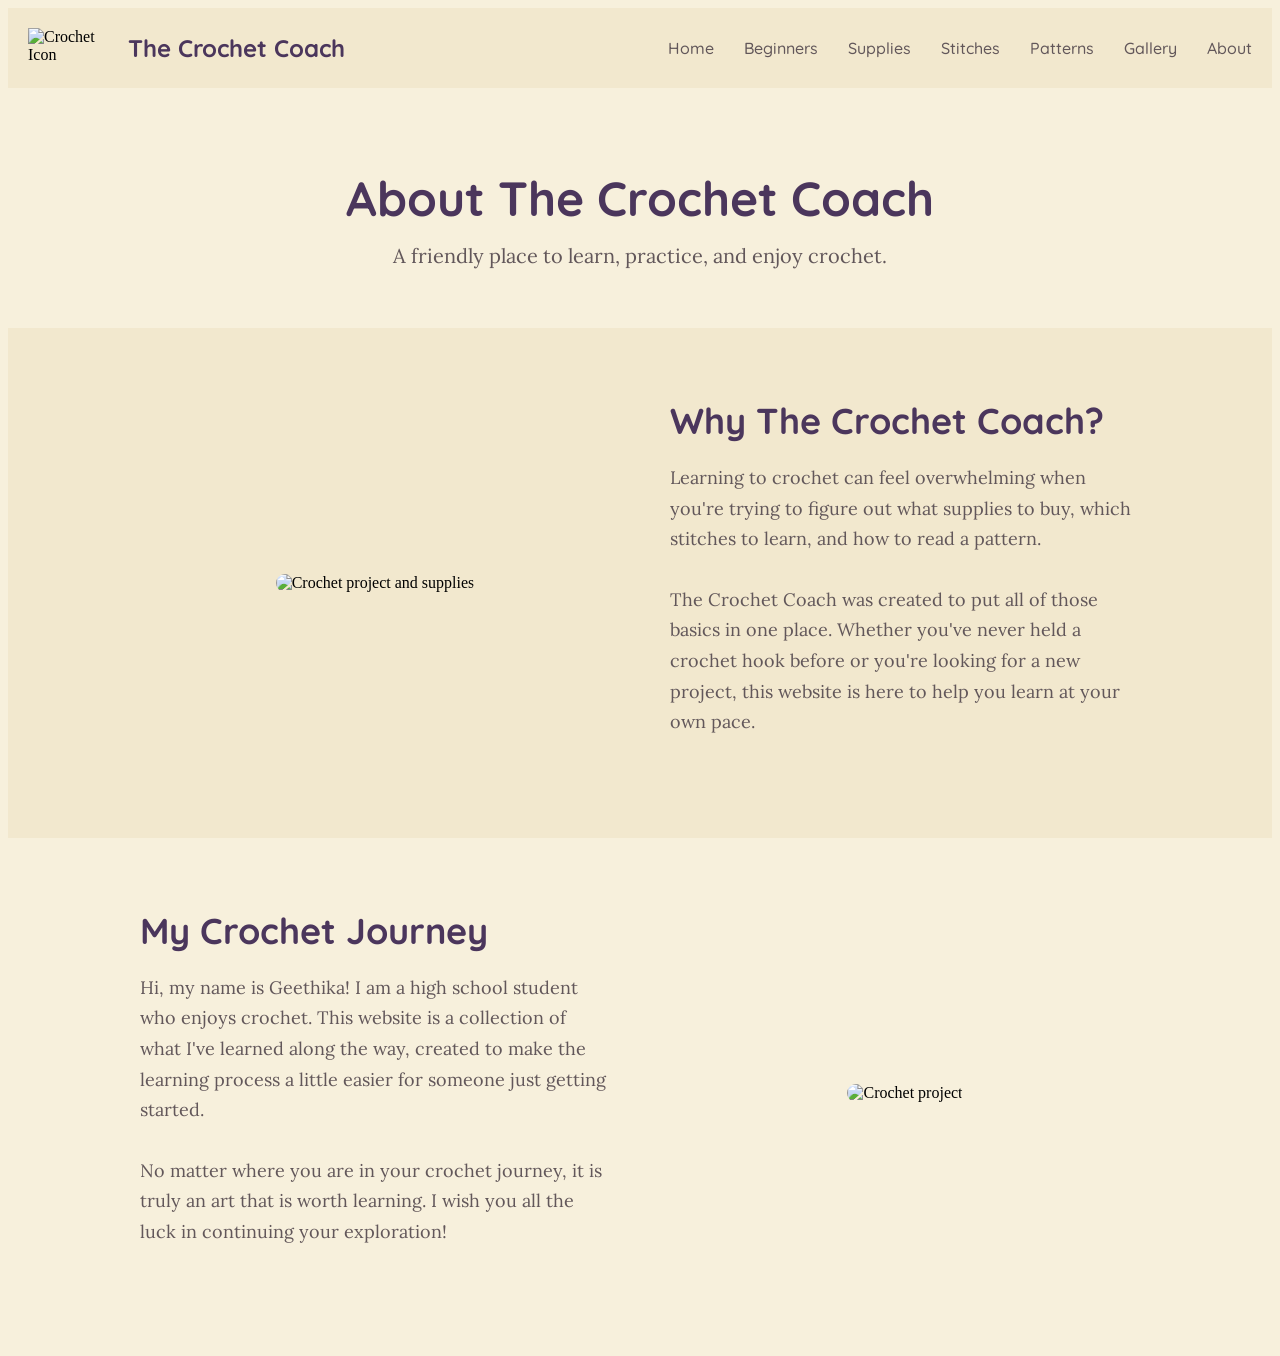
==== Pages/about.html @ aab61ac1 "Built website" ====
<!DOCTYPE html>
<html>

<head>
    <title>The Crochet Coach | About</title>
    <link rel="stylesheet" href="../style.css">
</head>

<body>

<header>
    <nav>

        <div class="logo">
            <img src="../images/Icon.png" alt="Crochet Icon">
            <span>The Crochet Coach</span>
        </div>

        <div class="nav">
            <a href="../index.html">Home</a>
            <a href="beginner-guide.html">Beginners</a>
            <a href="supplies.html">Supplies</a>
            <a href="stitches.html">Stitches</a>
            <a href="patterns.html">Patterns</a>
            <a href="gallery.html">Gallery</a>
            <a href="about.html">About</a>
        </div>

    </nav>
</header>

<main>

    <!--Intro-->
    <section class="page-intro">

        <h1>About The Crochet Coach</h1>

        <p>A friendly place to learn, practice, and enjoy crochet.</p>

    </section>

    <!--About the Website-->
    <section class="section-dark">

        <div class="column">

            <div class="image">
                <img src="../images/Logo.png" alt="Crochet project and supplies">
            </div>

            <div class="about-text">

                <h2 class="section-title">Why The Crochet Coach?</h2>

                <p class="section-content">
                    Learning to crochet can feel overwhelming when you're
                    trying to figure out what supplies to buy, which stitches
                    to learn, and how to read a pattern.
                </p>

                <p class="section-content">
                    The Crochet Coach was created to put all of those basics
                    in one place. Whether you've never held a crochet hook
                    before or you're looking for a new project, this website
                    is here to help you learn at your own pace.
                </p>

            </div>

        </div>

    </section>

    <!--My Crochet Journey-->
    <section class="section-light">

        <div class="column">

            <div class="about-text">

                <h2 class="section-title">My Crochet Journey</h2>

                <p class="section-content">
                    Hi, my name is Geethika! I am a high school student who enjoys 
                    crochet. This website is a collection of what I've learned along
                    the way, created to make the learning process a little
                    easier for someone just getting started.
                </p>

                <p class="section-content">
                    No matter where you are in your crochet journey, it is truly an 
                    art that is worth learning. I wish you all the luck in continuing 
                    your exploration!
                </p>

            </div>

            <div class="image">
                <img src="../images/About.jpeg" alt="Crochet project">
            </div>

        </div>

    </section>

</main>

</body>

</html>
---- style.css ----
/*----Fonts----*/
@import url('https://fonts.googleapis.com/css2?family=Lora:wght@400;500&family=Quicksand:wght@400;500;600;700&display=swap');
/*--------------------*/

/*----General----*/
body{
    background-color: #F7F0DC;
}

p {
    color: #62575A;
    font-family:'Lora', serif;
}

.page-intro {
    text-align: center;
    padding: 80px 8% 60px;
}

.page-intro h1 {
    font-family: 'Quicksand', sans-serif;
    font-size: 48px;
    font-weight: 700;
    color: #4B365C;
    margin: 0 0 15px;
}

.page-intro p {
    font-family: 'Lora', serif;
    font-size: 20px;
    color: #62575A;
    margin: 0;
}

.section-light{
    background-color: #F7F0DC;
    text-align: center;
    padding: 70px 8%;
}

.section-dark{
    background-color: #F2E8CE;
    text-align: center;
    padding: 70px 8%;
}

.section-title{
    font-family: 'Quicksand', sans-serif;
    font-size: 36px;
    font-weight: 700;
    color: #4B365C;
    margin: 0 0 15px;
}

.section-description {
    font-family: 'Lora', serif;
    font-size: 20px;
    line-height: 1.7;
    color: #62575A;
    margin: 0 0 30px;
}

.section-content {
    font-family: 'Lora', serif;
    font-size: 18px;
    line-height: 1.7;
    color: #62575A;
    margin: 0 0 30px;
}

.section-subtitle-main {
    font-family: 'Quicksand', sans-serif;
    font-size: 28px;
    color: #4B365C;
    margin: 0 0 10px;
}

.section-subtitle {
    font-family: 'Quicksand', sans-serif;
    font-size: 22px;
    color: #4B365C;
    margin: 0 0 10px;
}
/*--------------------*/

/*----Images----*/
.image {
    flex: 1;
}

.image img {
    width: 100%;
    max-width: 550px;
    border-radius: 20px;
}
/*--------------------*/

/*----Columns----*/
.column {
    display: flex;
    align-items: center;
    justify-content: center;
    gap: 60px;
    max-width: 1000px;
    margin: 0 auto;
}
/*--------------------*/

/*----Cards----*/
.cards {
    display: flex;
    justify-content: center;
    align-items:stretch;
    gap: 30px;
}

.card {
    background-color: #F7F0DC;
    padding: 30px;
    border-radius: 20px;
    flex: 1;
    max-width: 300px;
}

.card h3 {
    font-family: 'Quicksand', sans-serif;
    font-size: 24px;
    color: #4B365C;
    margin-top: 0;
    margin-bottom: 20px;
}

.card img {
    width: 100%;
    height: 140px;
    object-fit: cover;
    border-radius: 15px;
    display: block;
    margin-bottom: 20px;
}

.card p {
    font-family: 'Lora', serif;
    font-size: 16px;
    line-height: 1.6;
    color: #62575A;
    margin: 0;
    
}

.link-card {
    background-color: #F7F0DC;
    padding: 30px;
    border-radius: 20px;
    flex: 1;
    max-width: 300px;
    transition: transform 0.2s ease, box-shadow 0.2s ease;
    color: inherit;
    text-decoration: none;
}

.link-card:hover {
    transform: translateY(-10px);
    box-shadow: 0 10px 25px rgba(75, 54, 92, 0.25);
}

.link-card h3 {
    font-family: 'Quicksand', sans-serif;
    font-size: 24px;
    color: #4B365C;
    margin-top: 0;
    margin-bottom: 20px;
}

.link-card img {
    width: 100%;
    height: 140px;
    object-fit: cover;
    border-radius: 15px;
    display: block;
    margin-bottom: 20px;
}

.link-card p {
    font-family: 'Lora', serif;
    font-size: 16px;
    line-height: 1.6;
    color: #62575A;
    margin: 0;
    
}
/*--------------------*/

/*----Buttons----*/
.button {
    display: inline-block;
    background-color: #9B7EAD;
    color: #F7F0DC;
    font-family: 'Quicksand', sans-serif;
    font-weight: 600;
    text-decoration: none;
    padding: 12px 25px;
    border-radius: 10px;
    transition: background-color 0.2s ease, transform 0.2s ease;
}

.button:hover {
    background-color: #9260b1;
    transform: translateY(-2px);
}
/*--------------------*/

/*----Header & Navigation----*/
header {
    background-color: #F2E8CE;
    padding: 20px;
}

nav {
    display: flex;
    justify-content: space-between;
    align-items: center;
}

.logo {
    display: flex;
    align-items:center;
    gap: 20px;
}

.logo img{
    height: 40px;
    width: 80px;
}

.logo span{
    font-family: 'Quicksand', sans-serif;
    font-weight: 700;
    font-size: 24px;
    color: #4B365C;
}

.nav{
    display: flex;
    gap: 30px;
}

.nav a {
    font-family: 'Quicksand', sans-serif;
    font-weight: 500;
    color: #62575A;
    text-decoration: none;
}

.nav a:hover{
    text-decoration:underline;
    text-underline-offset: 5px;
}
/*--------------------*/

/*----Homepage----*/
/*Intro*/
.intro {
    display: flex;
    align-items: center;
    justify-content: space-between;
    gap: 60px;
    padding: 70px 8%;
}

.welcome {
    flex: 1;
}

.welcome h1 {
    font-family: 'Quicksand', sans-serif;
    font-size: 48px;
    font-weight: 700;
    color: #4B365C;
    margin-bottom: 15px;
}

.welcome p {
    font-family: 'Lora', serif;
    font-size: 20px;
    color: #62575A;
}

/*Feature Project*/
.featured-img {
    display: block;
}

.featured-text {
    flex: 1;
    text-align: left;
}
/*--------------------*/

/*----Supplies----*/
/*Hooks*/
.hooks-img {
    display: block;
}

.hooks-text {
    flex: 1;
}

.hooks-heading {
    margin-top: 0;
    margin-bottom: 25px;
}

.hooks-subtitle {
    margin-top: 25px;
    margin-bottom: 8px;
}

.hooks-text p {
    margin: 0 0 10;
}

/*Yarn*/
.yarn-text {
    flex: 1;
    text-align:left;
}

.yarn-image img {
    width: 120%;
    max-width: 700px;
    display: block;
}

.yarn-heading {
    margin-top: 0;
    margin-bottom: 25px;
}

.yarn-subtitle {
    margin-top: 25px;
    margin-bottom: 8px;
}
/*--------------------*/

/*----Stiches----*/
.more-stitches-link-card{
    background-color: #F2E8CE;
}
/*--------------------*/

/*----Beginner's Guide----*/
/* Getting Started */
.getting-started-content {
    display: flex;
    align-items: center;
    gap: 60px;
    max-width: 1100px;
    margin: 0 auto;
    text-align: left;
}

.getting-started-text {
    flex: 1;
}

.getting-started-image {
    flex: 1;
    height: 100%;
    object-fit: cover;
    display: block;
}

.getting-started-text .button {
    display: inline-block;
    margin-bottom: 35px;
}

/* First Steps */
.first-steps-content {
    max-width: 800px;
    margin: 45px auto 0;
    text-align: left;
}

.step {
    display: flex;
    gap: 25px;
    align-items: flex-start;
    margin-bottom: 40px;
}

.step-number {
    display: flex;
    align-items: center;
    justify-content: center;
    min-width: 45px;
    height: 45px;
    background-color: #9B7EAD;
    color: #F7F0DC;
    font-family: 'Quicksand', sans-serif;
    font-weight: 700;
    border-radius: 50%;
}

.step h3 {
    font-family: 'Quicksand', sans-serif;
    font-size: 24px;
    color: #4B365C;
    margin: 0 0 10px;
}

.step p {
    font-family: 'Lora', serif;
    font-size: 16px;
    line-height: 1.7;
    color: #62575A;
    margin: 0 0 20px;
}

/* First Project */
.first-project-content {
    display: flex;
    align-items: center;
    gap: 60px;
    max-width: 1000px;
    margin: 45px auto 0;
    text-align: left;
}

.first-project-image{
    display: block;
}

.first-project-text {
    flex: 1;
}
/*--------------------*/

/*----Gallery----*/
.gallery {
    background-color: #F2E8CE;
    padding: 70px 8% 80px;
    text-align: center;
}

.gallery-container {
    display: flex;
    align-items: center;
    justify-content: center;
    gap: 30px;
    max-width: 1000px;
    margin: 0 auto 40px;
}

.gallery-image-container {
    width: 650px;
    height: 450px;
}

.gallery-image-container img {
    width: 100%;
    height: 100%;
    object-fit: cover;
    border-radius: 20px;
    display: block;
}

.gallery-arrow {
    background-color: #9B7EAD;
    color: #F7F0DC;
    border: none;
    width: 45px;
    height: 45px;
    border-radius: 50%;
    font-size: 22px;
    cursor: pointer;
    transition: background-color 0.2s ease, transform 0.2s ease;
}

.gallery-arrow:hover {
    background-color: #9260B1;
    transform: translateY(-2px);
}

.gallery-text {
    max-width: 650px;
    margin: 0 auto;
}

.gallery-text h2 {
    font-family: 'Quicksand', sans-serif;
    font-size: 30px;
    color: #4B365C;
    margin: 0 0 15px;
}

.gallery-text p {
    font-family: 'Lora', serif;
    font-size: 17px;
    line-height: 1.7;
    color: #62575A;
    margin: 0;
}

#gallery-pattern {
    display: inline-block;
    margin-top: 20px;
    font-family: 'Quicksand', sans-serif;
    font-weight: 600;
    color: #9B7EAD;
    text-decoration: none;
}

#gallery-pattern:hover {
    text-decoration: underline;
    text-underline-offset: 4px;
}

#gallery-counter {
    margin-top: 30px;
    font-family: 'Quicksand', sans-serif;
    font-size: 16px;
    font-weight: 600;
    color: #62575A;
}
/*--------------------*/

/*----About----*/
.about-text {
    flex: 1;
    text-align: left;
}

.about-text .section-title {
    margin-bottom: 20px;
}

.about-text .section-description {
    margin-bottom: 20px;
}
/*--------------------*/

/*----Patterns----*/

.pattern-guide {
    max-width: 900px;
    margin: 0 auto;
    text-align: left;
}

.pattern-guide > div {
    margin-bottom: 30px;
}

.pattern-guide > div:last-child {
    margin-bottom: 0;
}

.pattern-option {
    flex: 1;
    text-align: left;
}

.pattern-options {
    display: flex;
    gap: 60px;
    max-width: 1000px;
    margin: 45px auto 0;
}

.pattern-option .button {
    display: block;
    width: fit-content;
    margin-bottom: 15px;
}
/*--------------------*/
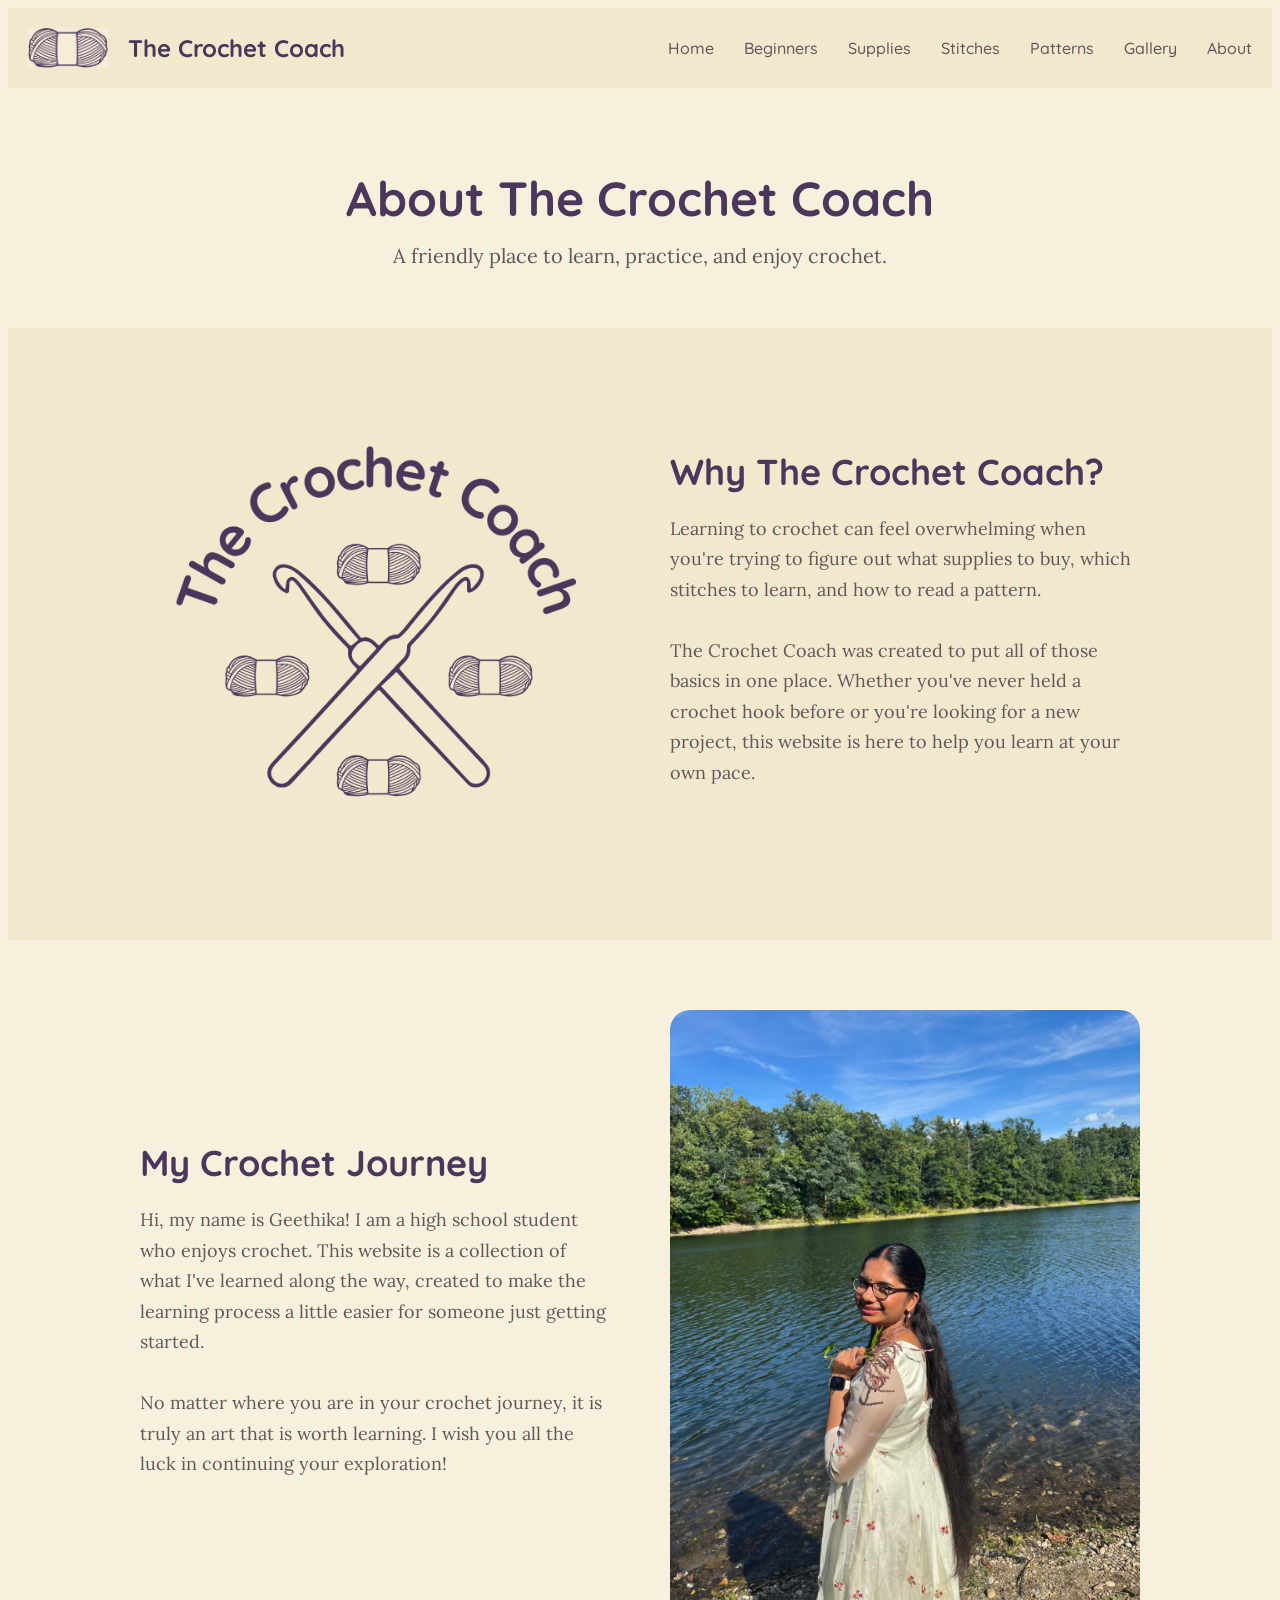
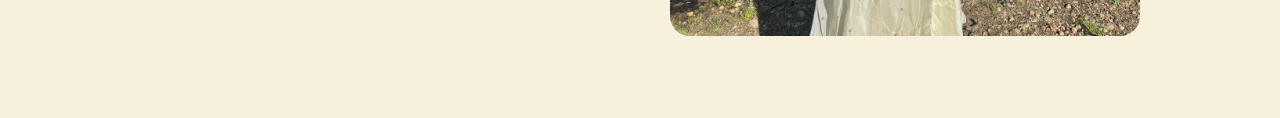
==== commit dafc33ae: "Fix image display & website links" ====
--- a/Pages/about.html
+++ b/Pages/about.html
@@ -12,7 +12,7 @@
     <nav>
 
         <div class="logo">
-            <img src="../images/Icon.png" alt="Crochet Icon">
+            <img src="../Images/Icon.png" alt="Crochet Icon">
             <span>The Crochet Coach</span>
         </div>
 
@@ -46,7 +46,7 @@
         <div class="column">
 
             <div class="image">
-                <img src="../images/Logo.png" alt="Crochet project and supplies">
+                <img src="../Images/Logo.png" alt="Crochet project and supplies">
             </div>
 
             <div class="about-text">
@@ -97,7 +97,7 @@
             </div>
 
             <div class="image">
-                <img src="../images/About.jpeg" alt="Crochet project">
+                <img src="../Images/About.jpeg" alt="Crochet project">
             </div>
 
         </div>
